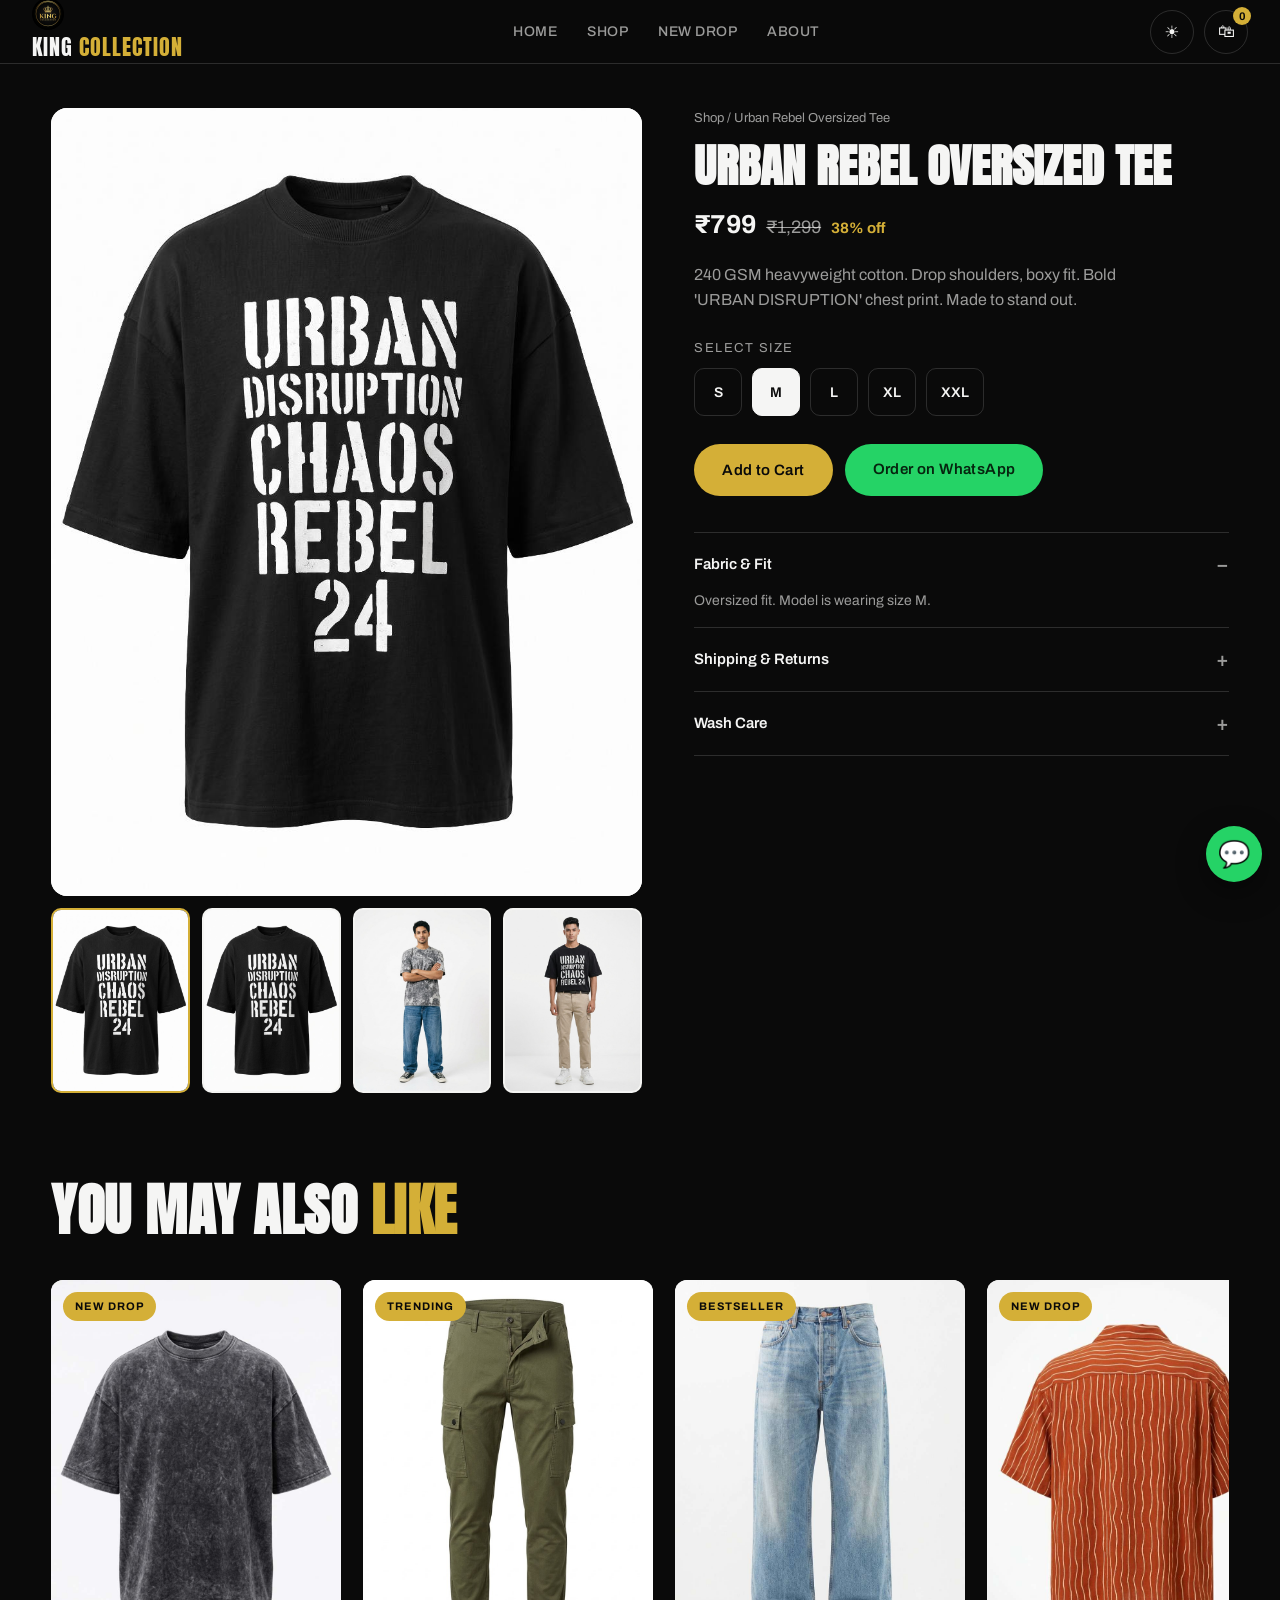
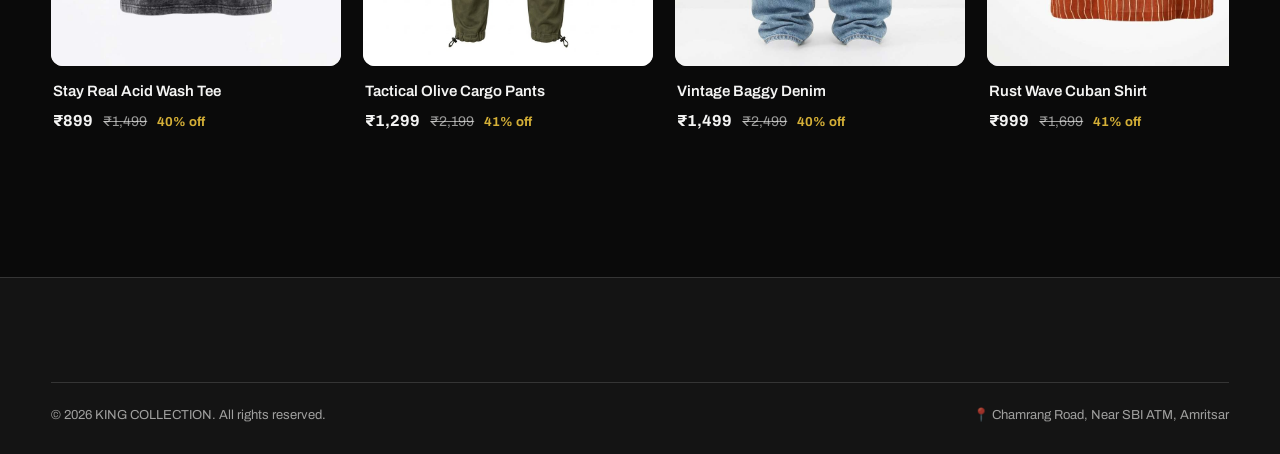
==== product.html @ 8ff7647b "Add files via upload" ====
<!DOCTYPE html>
<html lang="en" data-theme="dark">
<head>
  <meta charset="UTF-8">
  <meta name="viewport" content="width=device-width, initial-scale=1.0">
  <title>Product — KING COLLECTION</title>
  <link rel="icon" href="images/logo.png">
  <script>
    document.documentElement.setAttribute('data-theme', localStorage.getItem('theme') || 'dark');
    function imgFail(el){ el.style.display='none'; var w = el.closest('.ph-wrap'); if (w) w.classList.add('ph'); }
  </script>
  <link rel="preconnect" href="https://fonts.googleapis.com">
  <link rel="preconnect" href="https://fonts.gstatic.com" crossorigin>
  <link href="https://fonts.googleapis.com/css2?family=Anton&family=Archivo:wght@400;500;600;700&display=swap" rel="stylesheet">
  <link rel="stylesheet" href="css/style.css">
</head>
<body>

  <header class="nav">
    <button class="nav-burger" id="burger" aria-label="Open menu"><span></span><span></span><span></span></button>
    <a href="index.html" class="logo"><img src="images/logo.png" alt="" style="height:32px;width:32px;border-radius:50%;vertical-align:-9px;margin-right:8px" onerror="this.style.display='none'">KING <span>COLLECTION</span></a>
    <ul class="nav-links">
      <li><a href="index.html">Home</a></li>
      <li><a href="shop.html">Shop</a></li>
      <li><a href="shop.html">New Drop</a></li>
      <li><a href="index.html#about">About</a></li>
    </ul>
    <div class="nav-actions">
      <button class="icon-btn" data-theme-toggle aria-label="Toggle light/dark theme"><span class="t-icon">☀️</span></button>
      <button class="icon-btn cart-btn" id="cartBtn" aria-label="Open cart">🛍<span class="cart-count" id="cartCount">0</span></button>
    </div>
  </header>

  <div class="mobile-menu" id="mobileMenu">
    <a href="index.html">Home</a>
    <a href="shop.html">Shop</a>
    <a href="shop.html">New Drop</a>
    <a href="index.html#about">About</a>
  </div>

  <main class="container" id="productPage">
    <div class="product-layout">
      <div class="gallery">
        <div class="gallery-main ph-wrap" id="galleryMain" data-label="Product image">
          <img id="mainImg" src="" alt="Product image">
        </div>
        <div class="thumbs" id="thumbs"></div>
      </div>
      <div class="p-info">
        <p class="crumb"><a href="shop.html">Shop</a> / <span id="crumbName"></span></p>
        <h1 id="pName"></h1>
        <div class="price-row big">
          <span class="price" id="pPrice"></span>
          <s class="mrp" id="pMrp"></s>
          <span class="off" id="pOff"></span>
        </div>
        <p class="p-desc" id="pDesc"></p>
        <p class="label">Select Size</p>
        <div class="sizes" id="sizes"></div>
        <div class="p-actions">
          <button class="btn btn-accent" id="addBtn">Add to Cart</button>
          <a class="btn btn-wa" id="waBtn" href="#" target="_blank" rel="noopener">Order on WhatsApp</a>
        </div>
        <div class="accordions">
          <details class="acc" open>
            <summary>Fabric & Fit</summary>
            <p id="pFit">Oversized fit. Model is wearing size M.</p>
          </details>
          <details class="acc">
            <summary>Shipping & Returns</summary>
            <p>Free shipping on prepaid orders. COD available. 7-day easy size exchange.</p>
          </details>
          <details class="acc">
            <summary>Wash Care</summary>
            <p>Machine wash cold, inside out. Do not bleach. Do not iron on print.</p>
          </details>
        </div>
      </div>
    </div>

    <section class="section">
      <div class="section-head">
        <h2 class="section-title">You May Also <em>Like</em></h2>
      </div>
      <div class="h-scroll" id="relatedRow"></div>
    </section>
  </main>

  <!-- Mobile sticky buy bar -->
  <div class="sticky-bar" id="stickyBar">
    <div class="sticky-price"><span class="price" id="sPrice"></span><s class="mrp" id="sMrp"></s></div>
    <button class="btn btn-accent" id="stickyAdd">Add to Cart</button>
  </div>

  <footer class="footer">
    <div class="container">
      <div class="foot-note">
        <span>© 2026 KING COLLECTION. All rights reserved.</span>
        <span>📍 Chamrang Road, Near SBI ATM, Amritsar</span>
      </div>
    </div>
  </footer>

  <script src="https://cdn.jsdelivr.net/npm/gsap@3.12.5/dist/gsap.min.js"></script>
  <script src="js/products.js"></script>
  <script src="js/main.js"></script>
</body>
</html>
---- css/style.css ----
/* ============================================
   KING COLLECTION — style.css
   Dark streetwear theme + Light mode toggle
   ============================================ */

:root {
  --nav-h: 64px;
  --radius: 12px;
  --font-display: 'Anton', 'Impact', 'Arial Black', sans-serif;
  --font-body: 'Archivo', 'Segoe UI', system-ui, sans-serif;
}

html[data-theme="dark"] {
  --bg: #0a0a0a;
  --surface: #141414;
  --surface2: #1e1e1e;
  --text: #f5f5f4;
  --muted: rgba(245, 245, 244, 0.62);
  --border: rgba(255, 255, 255, 0.14);
  --accent: #d4af37;
  --accent-ink: #d4af37;
  --accent-text: #0a0a0a;
  --card-img-bg: #f4f4f2;
  --shadow: 0 10px 30px rgba(0, 0, 0, 0.45);
}

html[data-theme="light"] {
  --bg: #f6f6f4;
  --surface: #ffffff;
  --surface2: #ebebe8;
  --text: #131312;
  --muted: rgba(19, 19, 18, 0.6);
  --border: rgba(19, 19, 18, 0.14);
  --accent: #d4af37;
  --accent-ink: #5a7a00;
  --accent-text: #0a0a0a;
  --card-img-bg: #ffffff;
  --shadow: 0 10px 30px rgba(0, 0, 0, 0.08);
}

* { margin: 0; padding: 0; box-sizing: border-box; }

html { scroll-behavior: smooth; }

body {
  background: var(--bg);
  color: var(--text);
  font-family: var(--font-body);
  font-size: 16px;
  line-height: 1.55;
  transition: background 0.3s ease, color 0.3s ease;
  -webkit-font-smoothing: antialiased;
}

img { max-width: 100%; display: block; }
a { color: inherit; text-decoration: none; }
ul { list-style: none; }
button { font-family: inherit; cursor: pointer; border: none; background: none; color: inherit; font-size: inherit; }

.container { width: min(1200px, 92%); margin: 0 auto; }

/* ---------- NAV ---------- */
.nav {
  position: fixed; top: 0; left: 0; right: 0; z-index: 100;
  height: var(--nav-h);
  display: flex; align-items: center; justify-content: space-between;
  padding: 0 clamp(16px, 4vw, 32px);
  background: color-mix(in srgb, var(--bg) 82%, transparent);
  backdrop-filter: blur(14px);
  -webkit-backdrop-filter: blur(14px);
  border-bottom: 1px solid var(--border);
}

.logo {
  font-family: var(--font-display);
  font-size: 22px; letter-spacing: 1px; text-transform: uppercase;
}
.logo span { color: var(--accent-ink); }

.nav-links { display: flex; gap: 30px; }
.nav-links a {
  font-size: 14px; font-weight: 500; letter-spacing: 0.5px; text-transform: uppercase;
  color: var(--muted); transition: color 0.2s;
  padding: 12px 0;
}
.nav-links a:hover { color: var(--text); }

.nav-actions { display: flex; gap: 10px; align-items: center; }

.icon-btn {
  width: 44px; height: 44px; display: grid; place-items: center;
  border: 1px solid var(--border); border-radius: 50%;
  font-size: 17px; transition: border-color 0.2s, transform 0.2s;
  position: relative;
}
.icon-btn:hover { border-color: var(--text); transform: translateY(-1px); }

.cart-count {
  position: absolute; top: -4px; right: -4px;
  background: var(--accent); color: var(--accent-text);
  font-size: 11px; font-weight: 700;
  min-width: 18px; height: 18px; border-radius: 999px;
  display: grid; place-items: center; padding: 0 4px;
}

/* Burger */
.nav-burger { display: none; flex-direction: column; gap: 5px; width: 44px; height: 44px; align-items: center; justify-content: center; }
.nav-burger span { display: block; width: 22px; height: 2px; background: var(--text); transition: transform 0.3s, opacity 0.3s; }
.nav-burger.open span:nth-child(1) { transform: translateY(7px) rotate(45deg); }
.nav-burger.open span:nth-child(2) { opacity: 0; }
.nav-burger.open span:nth-child(3) { transform: translateY(-7px) rotate(-45deg); }

/* Mobile menu */
.mobile-menu {
  position: fixed; inset: 0; z-index: 95;
  background: var(--bg);
  display: flex; flex-direction: column; justify-content: center; gap: 8px;
  padding: 0 8%;
  transform: translateY(-102%);
  transition: transform 0.45s cubic-bezier(0.77, 0, 0.18, 1);
}
.mobile-menu.open { transform: none; }
.mobile-menu a {
  font-family: var(--font-display);
  font-size: clamp(40px, 10vw, 64px);
  text-transform: uppercase; line-height: 1.15;
  color: var(--text); transition: color 0.2s;
}
.mobile-menu a:hover { color: var(--accent-ink); }

/* ---------- HERO ---------- */
.hero {
  min-height: 100svh;
  display: flex; align-items: center;
  padding: calc(var(--nav-h) + 40px) 0 64px;
  overflow: hidden;
}
.hero-inner {
  width: min(1200px, 92%); margin: 0 auto;
  display: grid; grid-template-columns: 1.1fr 0.9fr;
  gap: 48px; align-items: center;
}
.hero-kicker {
  color: var(--accent-ink); font-weight: 600; font-size: 13px;
  letter-spacing: 3px; text-transform: uppercase; margin-bottom: 18px;
}
.hero-title {
  font-family: var(--font-display);
  font-size: clamp(56px, 9vw, 118px);
  line-height: 0.95; text-transform: uppercase; letter-spacing: 1px;
}
.hero-title span { display: block; }
.hero-title span:nth-child(3) { color: var(--accent-ink); }
.hero-sub { color: var(--muted); max-width: 430px; margin: 24px 0 32px; font-size: 17px; }
.hero-cta { display: flex; gap: 14px; flex-wrap: wrap; }

.hero-img {
  border-radius: 24px; overflow: hidden;
  aspect-ratio: 3 / 4; width: 100%; max-width: 430px; justify-self: end;
  background: var(--surface);
  box-shadow: var(--shadow);
}
.hero-img img { width: 100%; height: 100%; object-fit: cover; }

/* ---------- BUTTONS ---------- */
.btn {
  display: inline-flex; align-items: center; justify-content: center;
  padding: 14px 28px; min-height: 48px;
  border-radius: 999px;
  font-weight: 600; font-size: 15px; letter-spacing: 0.4px;
  transition: transform 0.22s, box-shadow 0.22s, background 0.22s;
  white-space: nowrap;
}
.btn-accent { background: var(--accent); color: var(--accent-text); }
.btn-accent:hover { transform: translateY(-2px); box-shadow: 0 8px 24px rgba(212, 175, 55, 0.32); }
.btn-ghost { border: 1px solid var(--border); color: var(--text); }
.btn-ghost:hover { border-color: var(--text); transform: translateY(-2px); }
.btn-wa { background: #25d366; color: #06250f; }
.btn-wa:hover { transform: translateY(-2px); box-shadow: 0 8px 24px rgba(37, 211, 102, 0.32); }

/* ---------- PLACEHOLDER (missing images) ---------- */
.ph-wrap { position: relative; }
.ph { background: linear-gradient(135deg, var(--surface2), var(--surface)) !important; }
.ph::after {
  content: "📷 " attr(data-label);
  position: absolute; inset: 0; z-index: 0;
  display: grid; place-items: center;
  color: var(--muted); font-size: 13px; letter-spacing: 0.5px;
  text-align: center; padding: 16px;
}

/* ---------- MARQUEE ---------- */
.marquee {
  background: var(--accent); color: var(--accent-text);
  overflow: hidden; padding: 13px 0;
}
.marquee-track {
  display: flex; gap: 48px; width: max-content;
  white-space: nowrap;
  animation: marquee 22s linear infinite;
  font-family: var(--font-display); font-size: 17px;
  letter-spacing: 2px; text-transform: uppercase;
}
@keyframes marquee { to { transform: translateX(-50%); } }

/* ---------- SECTIONS ---------- */
.section { padding: 88px 0; }
.section-alt { background: var(--surface); }

.section-head {
  display: flex; justify-content: space-between; align-items: flex-end;
  gap: 16px; flex-wrap: wrap; margin-bottom: 40px;
}
.section-title {
  font-family: var(--font-display);
  font-size: clamp(34px, 5vw, 56px);
  text-transform: uppercase; line-height: 1.05; letter-spacing: 0.5px;
}
.section-title em { color: var(--accent-ink); font-style: normal; }
.link-more { color: var(--muted); font-size: 14px; border-bottom: 1px solid var(--border); padding-bottom: 3px; transition: color 0.2s; }
.link-more:hover { color: var(--text); }

/* ---------- HORIZONTAL SCROLL ROW ---------- */
.h-scroll {
  display: grid; grid-auto-flow: column;
  grid-auto-columns: min(290px, 74vw);
  gap: 22px;
  overflow-x: auto; padding-bottom: 16px;
  scroll-snap-type: x mandatory;
}
.h-scroll > * { scroll-snap-align: start; }
.h-scroll::-webkit-scrollbar { height: 6px; }
.h-scroll::-webkit-scrollbar-thumb { background: var(--border); border-radius: 999px; }

/* ---------- PRODUCT CARD ---------- */
.card { display: block; transition: transform 0.3s ease; }
.card:hover { transform: scale(1.04); position: relative; z-index: 3; }
.card-img {
  position: relative; aspect-ratio: 3 / 4;
  border-radius: var(--radius); overflow: hidden;
  background: var(--card-img-bg);
}
.card-img img {
  position: relative; z-index: 1;
  width: 100%; height: 100%; object-fit: cover;
  transition: opacity 0.35s ease, transform 0.5s ease;
}

.tag {
  position: absolute; top: 12px; left: 12px; z-index: 3;
  background: var(--accent); color: var(--accent-text);
  font-size: 11px; font-weight: 700; letter-spacing: 1px; text-transform: uppercase;
  padding: 6px 12px; border-radius: 999px;
}

.card-info { padding: 14px 2px 0; }
.card-info h4 { font-size: 15px; font-weight: 600; }
.price-row { display: flex; gap: 10px; align-items: baseline; margin-top: 5px; flex-wrap: wrap; }
.price { font-weight: 700; font-size: 16px; }
.mrp { color: var(--muted); font-size: 14px; }
.off { color: var(--accent-ink); font-size: 13px; font-weight: 700; }
.price-row.big .price { font-size: 26px; }
.price-row.big .mrp { font-size: 18px; }
.price-row.big .off { font-size: 15px; }

/* ---------- CATEGORIES ---------- */
.cats { display: grid; grid-template-columns: repeat(3, 1fr); gap: 22px; }
.cat {
  position: relative; aspect-ratio: 3 / 4;
  border-radius: 16px; overflow: hidden;
  display: flex; align-items: flex-end; padding: 24px;
  background: var(--surface2);
}
.cat img { position: absolute; inset: 0; z-index: 1; width: 100%; height: 100%; object-fit: cover; transition: transform 0.5s ease; }
.cat:hover img { transform: scale(1.05); }
.cat::before {
  content: ""; position: absolute; inset: 0; z-index: 2;
  background: linear-gradient(to top, rgba(0, 0, 0, 0.72), transparent 55%);
}
.cat-label { position: relative; z-index: 3; color: #fff; }
.cat-label h3 { font-family: var(--font-display); font-size: 26px; text-transform: uppercase; letter-spacing: 0.5px; }
.cat-label span { color: #d4af37; font-size: 14px; font-weight: 600; }

/* ---------- BANNER ---------- */
.banner {
  position: relative; min-height: 480px;
  border-radius: 24px; overflow: hidden;
  display: grid; place-items: center; text-align: center;
  background: var(--surface2);
}
.banner img { position: absolute; inset: 0; z-index: 1; width: 100%; height: 100%; object-fit: cover; }
.banner::before { content: ""; position: absolute; inset: 0; z-index: 2; background: rgba(0, 0, 0, 0.45); }
.banner-content { position: relative; z-index: 3; padding: 48px 24px; }
.banner-content h2 {
  font-family: var(--font-display); color: #fff;
  font-size: clamp(44px, 7vw, 90px); text-transform: uppercase;
  line-height: 1; margin-bottom: 28px; letter-spacing: 1px;
}

/* ---------- FEATURES ---------- */
.features { display: grid; grid-template-columns: repeat(4, 1fr); gap: 24px; }
.feature {
  background: var(--bg); border: 1px solid var(--border);
  border-radius: 16px; padding: 28px 22px;
}
.f-icon { font-size: 28px; display: block; margin-bottom: 14px; }
.feature h4 { font-size: 16px; margin-bottom: 6px; }
.feature p { color: var(--muted); font-size: 14px; }

/* ---------- FOOTER ---------- */
.footer { border-top: 1px solid var(--border); background: var(--surface); padding: 56px 0 28px; margin-top: 40px; }
.footer-grid { display: grid; grid-template-columns: 1.6fr 1fr 1fr 1.6fr; gap: 36px; }
.foot-desc { color: var(--muted); font-size: 14px; margin-top: 14px; max-width: 260px; }
.footer h5 { font-size: 13px; text-transform: uppercase; letter-spacing: 1.5px; margin-bottom: 16px; color: var(--muted); }
.footer ul li { margin-bottom: 10px; }
.footer ul a { font-size: 14px; color: var(--text); opacity: 0.85; }
.footer ul a:hover { color: var(--accent-ink); }
.news-form { display: flex; gap: 10px; }
.news-form input {
  flex: 1; min-width: 0; padding: 12px 18px;
  background: var(--bg); color: var(--text);
  border: 1px solid var(--border); border-radius: 999px;
  font-family: inherit; font-size: 14px;
}
.news-form input:focus { outline: 2px solid var(--accent); outline-offset: 1px; }
.socials { display: flex; gap: 18px; margin-top: 18px; }
.socials a { font-size: 14px; color: var(--muted); border-bottom: 1px solid var(--border); padding-bottom: 2px; }
.socials a:hover { color: var(--text); }
.foot-note {
  margin-top: 48px; padding-top: 22px; border-top: 1px solid var(--border);
  color: var(--muted); font-size: 13px;
  display: flex; justify-content: space-between; flex-wrap: wrap; gap: 8px;
}

/* ---------- SHOP PAGE ---------- */
.page-head { padding: calc(var(--nav-h) + 48px) 0 8px; }
.page-sub { color: var(--muted); margin-top: 10px; }
.filters { display: flex; gap: 10px; flex-wrap: wrap; margin: 28px 0 36px; }
.filter-btn {
  padding: 11px 20px; min-height: 44px;
  border: 1px solid var(--border); border-radius: 999px;
  color: var(--muted); font-size: 14px; font-weight: 500;
  transition: all 0.2s;
}
.filter-btn:hover { color: var(--text); border-color: var(--text); }
.filter-btn.active { background: var(--text); color: var(--bg); border-color: var(--text); }

.grid { display: grid; grid-template-columns: repeat(4, 1fr); gap: 32px 20px; padding-bottom: 48px; }

/* ---------- PRODUCT PAGE ---------- */
.product-layout {
  display: grid; grid-template-columns: 1.05fr 0.95fr;
  gap: 52px; padding-top: calc(var(--nav-h) + 44px);
}
.gallery-main { aspect-ratio: 3 / 4; border-radius: 16px; overflow: hidden; background: var(--card-img-bg); }
.gallery-main img { width: 100%; height: 100%; object-fit: cover; }
.thumbs { display: grid; grid-template-columns: repeat(4, 1fr); gap: 12px; margin-top: 12px; }
.thumb {
  aspect-ratio: 3 / 4; border-radius: 10px; overflow: hidden;
  border: 2px solid transparent; background: var(--card-img-bg);
  padding: 0; transition: border-color 0.2s;
}
.thumb img { width: 100%; height: 100%; object-fit: cover; }
.thumb.active { border-color: var(--accent); }

.crumb { color: var(--muted); font-size: 13px; margin-bottom: 14px; }
.crumb a:hover { color: var(--text); }
.p-info h1 {
  font-family: var(--font-display);
  font-size: clamp(30px, 4vw, 46px);
  text-transform: uppercase; line-height: 1.05; margin-bottom: 14px;
}
.p-desc { color: var(--muted); margin: 18px 0 26px; max-width: 480px; }
.label { font-size: 13px; text-transform: uppercase; letter-spacing: 1.5px; color: var(--muted); margin-bottom: 10px; }
.sizes { display: flex; gap: 10px; flex-wrap: wrap; margin-bottom: 28px; }
.size-btn {
  min-width: 48px; height: 48px; padding: 0 14px;
  border: 1px solid var(--border); border-radius: 10px;
  font-weight: 600; font-size: 14px; transition: all 0.2s;
}
.size-btn:hover { border-color: var(--text); }
.size-btn.active { background: var(--text); color: var(--bg); border-color: var(--text); }
.p-actions { display: flex; gap: 12px; flex-wrap: wrap; margin-bottom: 36px; }

.accordions { border-bottom: 1px solid var(--border); }
.acc { border-top: 1px solid var(--border); padding: 16px 0; }
.acc summary { cursor: pointer; font-weight: 600; font-size: 15px; list-style: none; display: flex; justify-content: space-between; align-items: center; min-height: 28px; }
.acc summary::after { content: "+"; font-size: 20px; color: var(--muted); }
.acc[open] summary::after { content: "−"; }
.acc p { color: var(--muted); font-size: 14px; margin-top: 10px; }

/* Sticky mobile buy bar */
.sticky-bar {
  position: fixed; left: 0; right: 0; bottom: 0; z-index: 80;
  background: var(--surface); border-top: 1px solid var(--border);
  padding: 12px 16px;
  display: none; align-items: center; justify-content: space-between; gap: 14px;
}
.sticky-price { display: flex; gap: 8px; align-items: baseline; }

/* ---------- CART DRAWER ---------- */
.cart-overlay {
  position: fixed; inset: 0; z-index: 110;
  background: rgba(0, 0, 0, 0.55);
  opacity: 0; pointer-events: none; transition: opacity 0.3s;
}
.cart-overlay.open { opacity: 1; pointer-events: auto; }
.cart-drawer {
  position: fixed; top: 0; right: 0; bottom: 0; z-index: 120;
  width: min(400px, 94vw);
  background: var(--surface);
  border-left: 1px solid var(--border);
  transform: translateX(102%);
  transition: transform 0.4s cubic-bezier(0.77, 0, 0.18, 1);
  display: flex; flex-direction: column;
}
.cart-drawer.open { transform: none; }
.cart-head {
  display: flex; justify-content: space-between; align-items: center;
  padding: 18px 20px; border-bottom: 1px solid var(--border);
}
.cart-head h3 { font-family: var(--font-display); text-transform: uppercase; font-size: 20px; letter-spacing: 1px; }
.cart-items { flex: 1; overflow-y: auto; padding: 20px; display: flex; flex-direction: column; gap: 18px; }
.cart-empty { color: var(--muted); text-align: center; margin-top: 60px; }
.cart-item { display: grid; grid-template-columns: 70px 1fr auto; gap: 14px; align-items: center; }
.cart-item .ci-img { width: 70px; height: 92px; border-radius: 8px; overflow: hidden; background: var(--card-img-bg); }
.cart-item .ci-img img { width: 100%; height: 100%; object-fit: cover; }
.cart-item h4 { font-size: 14px; font-weight: 600; }
.cart-item .ci-meta { color: var(--muted); font-size: 13px; }
.qty-row { display: flex; align-items: center; gap: 10px; margin-top: 8px; }
.qty-btn {
  width: 30px; height: 30px; display: grid; place-items: center;
  border: 1px solid var(--border); border-radius: 8px; font-size: 15px;
}
.ci-remove { color: var(--muted); font-size: 13px; text-decoration: underline; }
.cart-foot { padding: 20px; border-top: 1px solid var(--border); }
.cart-total { display: flex; justify-content: space-between; font-weight: 700; font-size: 17px; margin-bottom: 14px; }
.cart-foot .btn { width: 100%; }

/* ---------- WHATSAPP FLOAT ---------- */
.wa-float {
  position: fixed; right: 18px; bottom: 18px; z-index: 90;
  width: 56px; height: 56px; border-radius: 50%;
  background: #25d366; display: grid; place-items: center;
  font-size: 26px; box-shadow: var(--shadow);
  transition: transform 0.2s;
}
.wa-float:hover { transform: scale(1.08); }

/* ---------- RESPONSIVE ---------- */
@media (max-width: 960px) {
  .nav-links { display: none; }
  .nav-burger { display: flex; }

  .hero { padding-top: calc(var(--nav-h) + 24px); }
  .hero-inner { grid-template-columns: 1fr; gap: 36px; }
  .hero-img { max-width: 100%; justify-self: stretch; aspect-ratio: 4 / 5; }

  .cats { grid-template-columns: 1fr; }
  .cat { aspect-ratio: 16 / 10; }

  .features { grid-template-columns: repeat(2, 1fr); gap: 14px; }

  .grid { grid-template-columns: repeat(2, 1fr); gap: 24px 12px; }

  .product-layout { grid-template-columns: 1fr; gap: 32px; }
  .p-actions { margin-bottom: 24px; }
  .sticky-bar { display: flex; }
  #productPage { padding-bottom: 76px; }

  .footer-grid { grid-template-columns: 1fr 1fr; gap: 28px; }

  .banner { min-height: 380px; }
  .section { padding: 64px 0; }
}

@media (max-width: 480px) {
  .footer-grid { grid-template-columns: 1fr; }
  .hero-cta .btn { flex: 1; }
  .features { grid-template-columns: 1fr 1fr; }
  .feature { padding: 20px 16px; }
}

@media (min-width: 961px) {
  .mobile-menu { display: none; }
}

/* ---------- REDUCED MOTION ---------- */
@media (prefers-reduced-motion: reduce) {
  *, *::before, *::after {
    animation-duration: 0.01ms !important;
    animation-iteration-count: 1 !important;
    transition-duration: 0.01ms !important;
  }
  html { scroll-behavior: auto; }
}
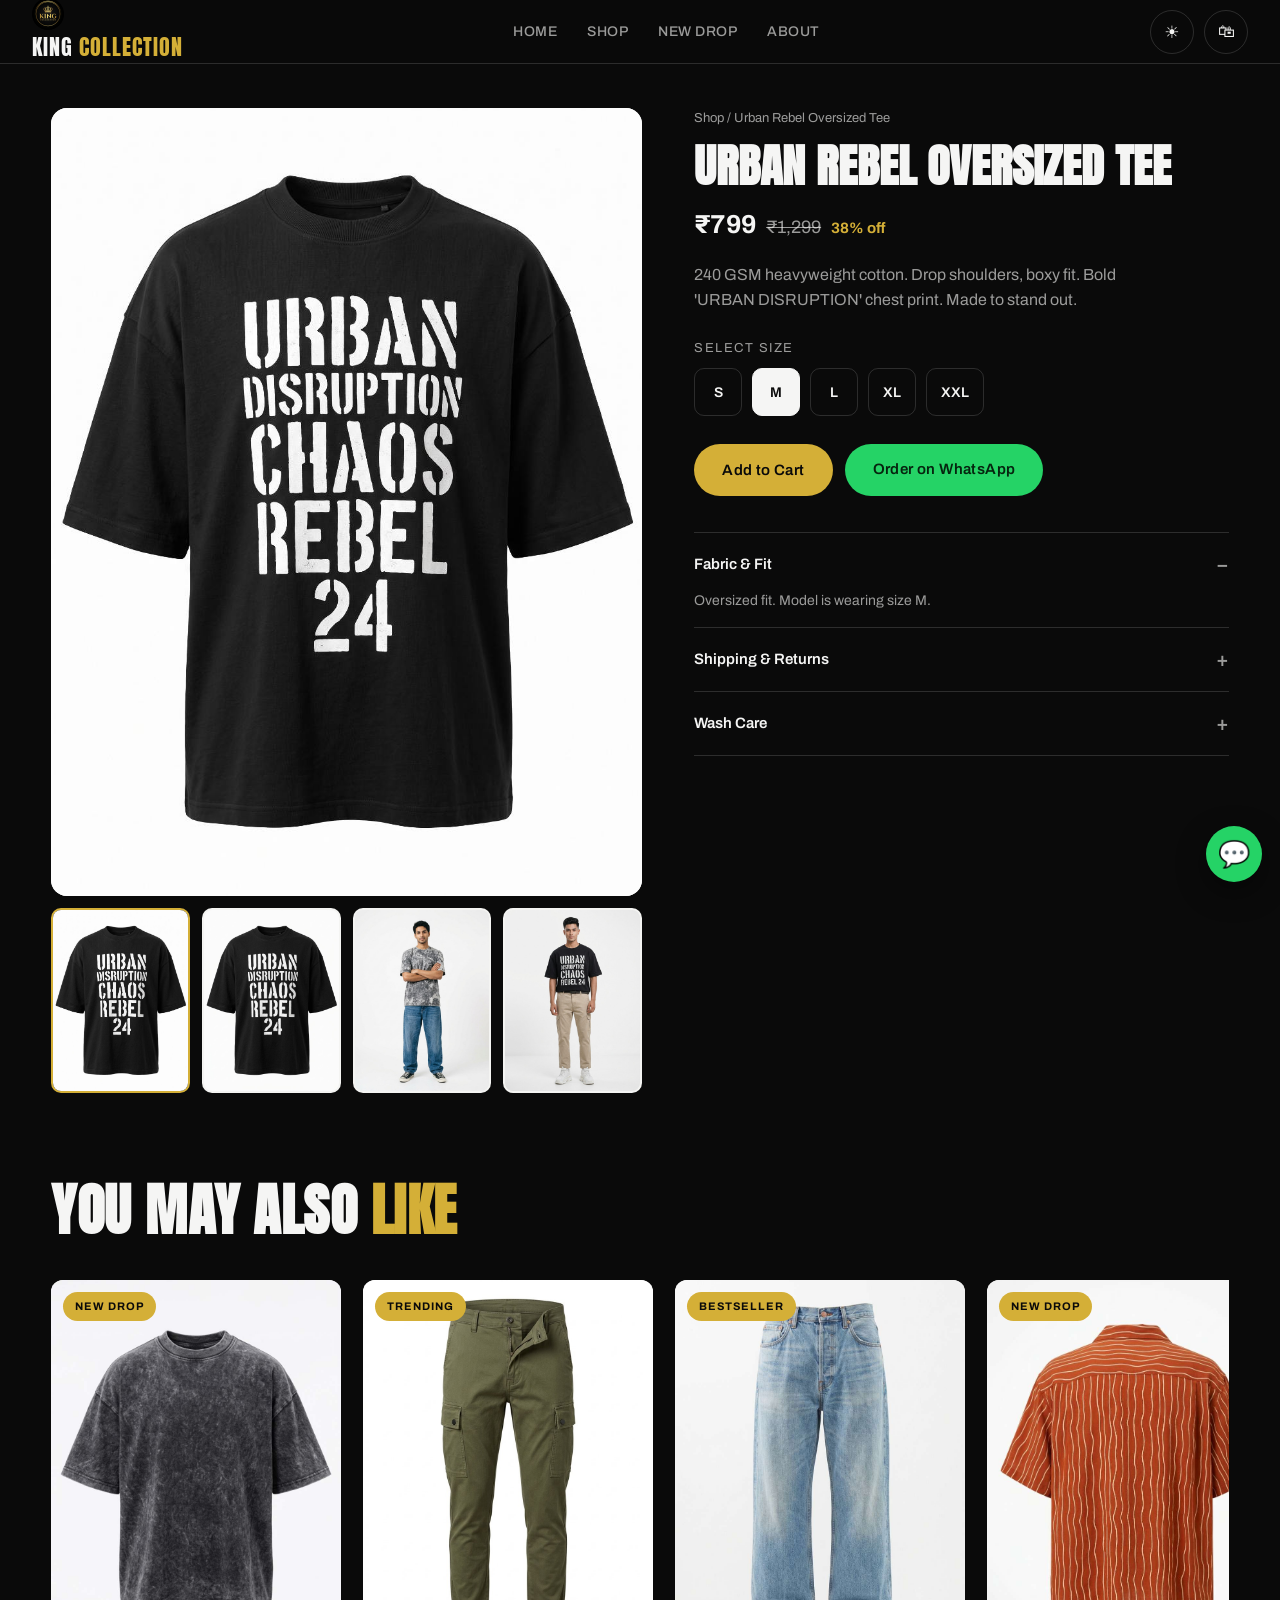
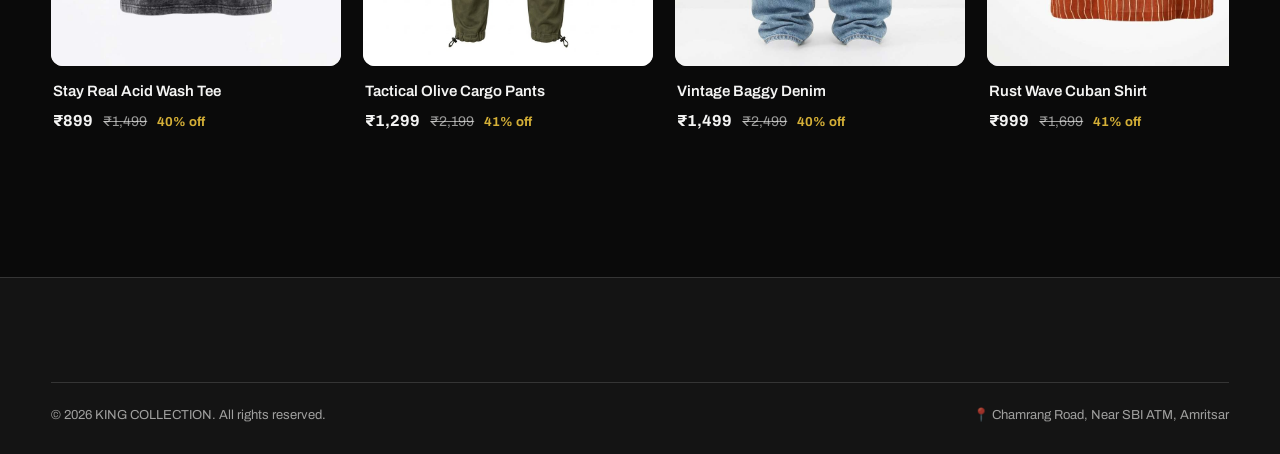
==== commit 19f3195f: "seo: add Open Graph and Twitter Card meta to product page" ====
--- a/product.html
+++ b/product.html
@@ -4,9 +4,19 @@
   <meta charset="UTF-8">
   <meta name="viewport" content="width=device-width, initial-scale=1.0">
   <title>Product — KING COLLECTION</title>
+  <meta name="description" content="Product details, sizes and WhatsApp ordering from KING COLLECTION streetwear.">
+  <meta property="og:type" content="website">
+  <meta property="og:title" content="Product — KING COLLECTION">
+  <meta property="og:description" content="Product details, sizes and WhatsApp ordering from KING COLLECTION streetwear.">
+  <meta property="og:image" content="images/hero.jpg">
+  <meta name="twitter:card" content="summary_large_image">
   <link rel="icon" href="images/logo.png">
   <script>
-    document.documentElement.setAttribute('data-theme', localStorage.getItem('theme') || 'dark');
+    // localStorage can throw (private mode / blocked storage). If the read
+    // throws, the whole inline script dies and imgFail is never defined, so
+    // every onerror="imgFail(this)" below would throw too — stay on the
+    // default dark theme instead.
+    try { document.documentElement.setAttribute('data-theme', localStorage.getItem('theme') || 'dark'); } catch (e) {}
     function imgFail(el){ el.style.display='none'; var w = el.closest('.ph-wrap'); if (w) w.classList.add('ph'); }
   </script>
   <link rel="preconnect" href="https://fonts.googleapis.com">
@@ -22,7 +32,7 @@
     <ul class="nav-links">
       <li><a href="index.html">Home</a></li>
       <li><a href="shop.html">Shop</a></li>
-      <li><a href="shop.html">New Drop</a></li>
+      <li><a href="shop.html?tag=New%20Drop">New Drop</a></li>
       <li><a href="index.html#about">About</a></li>
     </ul>
     <div class="nav-actions">
@@ -34,7 +44,7 @@
   <div class="mobile-menu" id="mobileMenu">
     <a href="index.html">Home</a>
     <a href="shop.html">Shop</a>
-    <a href="shop.html">New Drop</a>
+    <a href="shop.html?tag=New%20Drop">New Drop</a>
     <a href="index.html#about">About</a>
   </div>
 
@@ -42,7 +52,7 @@
     <div class="product-layout">
       <div class="gallery">
         <div class="gallery-main ph-wrap" id="galleryMain" data-label="Product image">
-          <img id="mainImg" src="" alt="Product image">
+          <img id="mainImg" alt="Product image">
         </div>
         <div class="thumbs" id="thumbs"></div>
       </div>
--- a/css/style.css
+++ b/css/style.css
@@ -188,6 +188,13 @@
   color: var(--muted); font-size: 13px; letter-spacing: 0.5px;
   text-align: center; padding: 16px;
 }
+
+/* ---------- SCROLL REVEAL ---------- */
+/* [data-reveal] elements start hidden only once JS adds .reveal — a page
+   without JS never gets the class, so content is never hidden by CSS alone.
+   Reduced-motion users skip the class entirely (see main.js). */
+.reveal { opacity: 0; transform: translateY(24px); transition: opacity 0.6s ease, transform 0.6s ease; }
+.reveal.visible { opacity: 1; transform: none; }
 
 /* ---------- MARQUEE ---------- */
 .marquee {
@@ -466,6 +473,10 @@
   .product-layout { grid-template-columns: 1fr; gap: 32px; }
   .p-actions { margin-bottom: 24px; }
   .sticky-bar { display: flex; }
+  /* The sticky buy bar occupies the bottom ~73px of the product page, so
+     the WhatsApp float would sit on top of it (and its Add to Cart button)
+     — lift it above the bar on this page only. */
+  #productPage ~ .wa-float { bottom: 92px; }
   #productPage { padding-bottom: 76px; }
 
   .footer-grid { grid-template-columns: 1fr 1fr; gap: 28px; }
